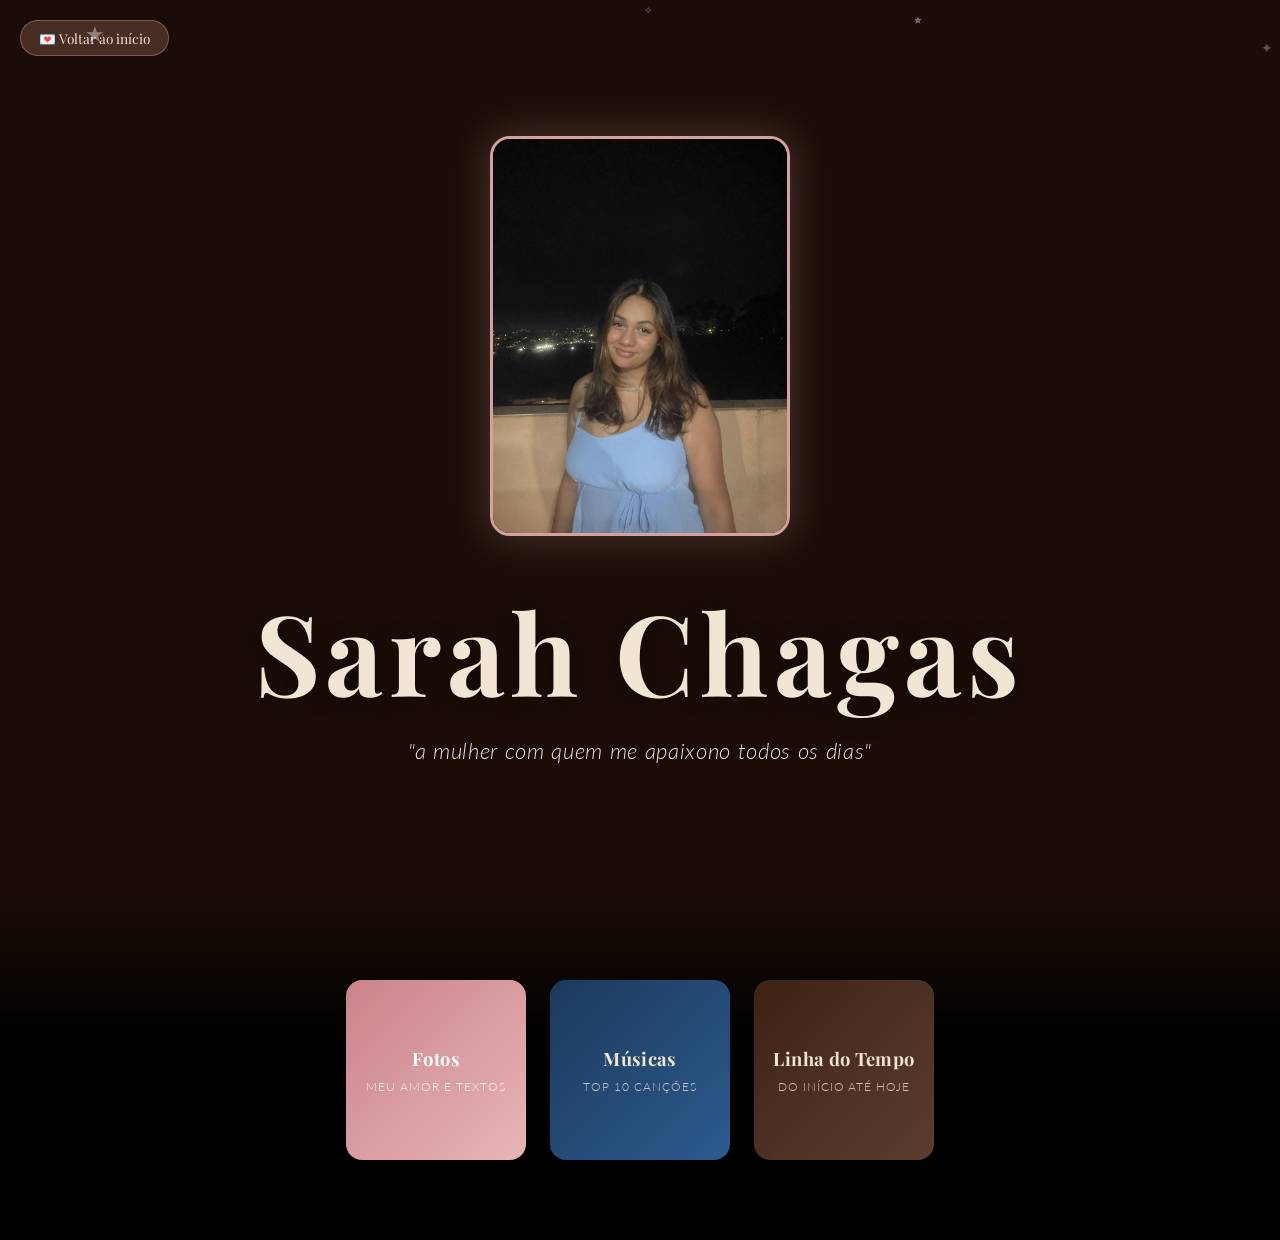
==== index.html @ 36a1faf9 "Site Day 12 - Sarah" ====
<!DOCTYPE html>
<html lang="pt-BR">
<head>
  <meta charset="UTF-8" />
  <meta name="viewport" content="width=device-width, initial-scale=1.0"/>
  <title>Para Sarah 💕</title>
  <link rel="stylesheet" href="css/style.css" />
  <link href="https://fonts.googleapis.com/css2?family=Playfair+Display:ital,wght@0,400;0,700;1,400&family=Lato:wght@300;400&display=swap" rel="stylesheet"/>
</head>
<body class="home">

    <a href="carta.html" class="btn-voltar-carta">💌 Voltar ao início</a>
    
  <canvas id="particulas"></canvas>

  <div class="hero">
    <div class="hero-conteudo">
      <div class="hero-moldura">
        <img src="fotos/foto-principal.jpeg" alt="Sarah Chagas" class="hero-foto" />
      </div>
      <div class="hero-texto">
        <h1 class="nome">Sarah Chagas</h1>
        <p class="frase">"a mulher com quem me apaixono todos os dias"</p>
      </div>
    </div>
  </div>

  <section class="icones">
  <a href="fotos.html" class="icone icone-fotos">
    <span class="icone-label">Fotos</span>
    <span class="icone-sub">Meu amor e textos</span>
  </a>
  <a href="musicas.html" class="icone icone-musicas">
    <span class="icone-label">Músicas</span>
    <span class="icone-sub">Top 10 canções</span>
  </a>
  <a href="timeline.html" class="icone icone-timeline">
    <span class="icone-label">Linha do Tempo</span>
    <span class="icone-sub">do início até hoje</span>
  </a>
</section>

  <script src="js/main.js"></script>
</body>
</html>
---- css/style.css ----
/* ===== RESET & BASE ===== */
* { margin: 0; padding: 0; box-sizing: border-box; }

:root {
  --marrom:     #5C3D2E;
  --bege:       #F0E6D3;
  --azul:       #1B3A5C;
  --rosa:       #D4A0A0;
  --rosa-claro: #F7E8E8;
  --branco:     #FFFDF9;
}

body {
  font-family: 'Lato', sans-serif;
  background: var(--branco);
  color: var(--marrom);
}

/* ===== HERO (PÁGINA INICIAL) ===== */
.hero {
  min-height: 100vh;
  display: flex;
  align-items: center;
  justify-content: center;
  background: #1a0d07;
  padding: 60px 20px;
}

.hero-conteudo {
  display: flex;
  flex-direction: column;
  align-items: center;
  gap: 40px;
}

.hero-moldura {
  width: 300px;
  height: 400px;
  border-radius: 20px;
  overflow: hidden;
  border: 3px solid var(--rosa);
  box-shadow: 0 0 40px rgba(212, 160, 160, 0.3);
}

.hero-foto {
  width: 100%;
  height: 100%;
  object-fit: cover;
  object-position: center;
}

.hero-overlay { display: none; }

.hero-texto {
  text-align: center;
  color: var(--bege);
}

.nome {
  font-family: 'Playfair Display', serif;
  font-size: clamp(3rem, 10vw, 7rem);
  letter-spacing: 0.05em;
  text-shadow: 0 2px 20px rgba(0,0,0,0.4);
}

.frase {
  font-size: clamp(1rem, 2.5vw, 1.4rem);
  font-style: italic;
  margin-top: 12px;
  font-weight: 300;
  letter-spacing: 0.03em;
}

/* ===== ÍCONES ===== */
/* ===== ÍCONES ===== */
.icones {
  display: flex;
  justify-content: center;
  gap: 24px;
  padding: 80px 40px;
  flex-wrap: wrap;
  background: linear-gradient(to bottom, #1a0d07 0%, #000000 40%);
}
.icone {
  display: flex;
  flex-direction: column;
  align-items: center;
  justify-content: center;
  gap: 8px;
  text-decoration: none;
  width: 180px;
  height: 180px;
  border-radius: 16px;
  transition: transform 0.3s, box-shadow 0.3s;
  cursor: pointer;
  position: relative;
  overflow: hidden;
}

.icone::before {
  content: '';
  position: absolute;
  inset: 0;
  opacity: 0;
  transition: opacity 0.3s;
  background: rgba(255,255,255,0.08);
}

.icone:hover::before { opacity: 1; }

.icone:hover {
  transform: translateY(-8px);
  box-shadow: 0 20px 40px rgba(0,0,0,0.2);
}

.icone-fotos {
  background: linear-gradient(135deg, #c9848a, #e8b4b8);
  color: white;
}

.icone-musicas {
  background: linear-gradient(135deg, #1B3A5C, #2d5a8e);
  color: #F0E6D3;
}

.icone-timeline {
  background: linear-gradient(135deg, #3d2314, #5C3D2E);
  color: #F0E6D3;
}

.icone-label {
  font-family: 'Playfair Display', serif;
  font-size: 1.15rem;
  font-weight: 700;
  letter-spacing: 0.02em;
}

.icone-sub {
  font-family: 'Lato', sans-serif;
  font-size: 0.75rem;
  font-weight: 300;
  letter-spacing: 0.08em;
  text-transform: uppercase;
  opacity: 0.8;
}
/* ===== PÁGINAS INTERNAS (HEADER) ===== */
.pagina-header {
  text-align: center;
  padding: 60px 20px 30px;
}

.pagina-header h1 {
  font-family: 'Playfair Display', serif;
  font-size: clamp(2rem, 6vw, 3.5rem);
}

.pagina-header p {
  margin-top: 12px;
  font-size: 1rem;
  font-weight: 400;
  color: var(--marrom);
  background: white;
  display: inline-block;
  padding: 8px 24px;
  border-radius: 30px;
  border: 1px solid var(--rosa);
  box-shadow: 0 2px 10px rgba(0,0,0,0.06);
}

.voltar {
  display: inline-block;
  margin: 20px;
  text-decoration: none;
  font-size: 0.9rem;
  color: var(--marrom);
  border: 1px solid var(--marrom);
  padding: 6px 16px;
  border-radius: 20px;
  transition: background 0.2s, color 0.2s;
}
.voltar:hover { background: var(--marrom); color: var(--bege); }

/* ===== FOTOS ===== */
body.fotos-page { background: var(--rosa-claro); }

.fotos-grid {
  display: grid;
  grid-template-columns: repeat(auto-fit, minmax(280px, 1fr));
  gap: 32px;
  max-width: 1100px;
  margin: 0 auto;
  padding: 20px 24px 60px;
}

.foto-card {
  background: #111;
  border-radius: 16px;
  overflow: hidden;
  box-shadow: 0 4px 20px rgba(0,0,0,0.08);
  transition: transform 0.25s;
}

.foto-card:hover { transform: scale(1.02); }

.foto-card img {
  width: 100%;
  height: 420px;
  object-fit: contain;
  object-position: center;
  background: #111;
}
.foto-card p {
  padding: 16px 20px;
  font-style: italic;
  font-size: 0.95rem;
  color: var(--marrom);
  line-height: 1.6;
  background: white;
}

/* ===== MÚSICAS ===== */
body.musicas-page { background: #EAF0F7; }

.musicas-lista {
  max-width: 700px;
  margin: 0 auto;
  padding: 10px 24px 60px;
  display: flex;
  flex-direction: column;
  gap: 16px;
}

.musica-item {
  background: white;
  border-left: 5px solid var(--azul);
  border-radius: 12px;
  padding: 20px 24px;
  box-shadow: 0 2px 12px rgba(0,0,0,0.06);
}

.musica-item h3 {
  font-family: 'Playfair Display', serif;
  font-size: 1.1rem;
  color: var(--azul);
}

.musica-item p {
  font-size: 0.85rem;
  color: #666;
  margin: 4px 0 12px;
}

.musica-item audio {
  width: 100%;
  accent-color: var(--azul);
}

/* ===== TIMELINE ===== */
body.timeline-page { background: #111111; }

.timeline {
  max-width: 750px;
  margin: 0 auto;
  padding: 10px 24px 80px;
  position: relative;
}

.timeline::before {
  content: '';
  position: absolute;
  left: 50%;
  top: 0;
  bottom: 0;
  width: 2px;
  background: var(--rosa);
  opacity: 0.4;
  transform: translateX(-50%);
}

.timeline-item {
  display: flex;
  gap: 24px;
  align-items: flex-start;
  margin-bottom: 48px;
  position: relative;
}

.timeline-item:nth-child(even) { flex-direction: row-reverse; }

.timeline-dot {
  width: 14px;
  height: 14px;
  border-radius: 50%;
  background: var(--rosa);
  flex-shrink: 0;
  margin-top: 6px;
  position: relative;
  z-index: 1;
}

.timeline-card {
  background: #1a1a1a;
  border-radius: 14px;
  overflow: hidden;
  box-shadow: 0 3px 16px rgba(0,0,0,0.4);
  flex: 1;
}

.timeline-card img {
  width: 100%;
  height: 280px;
  object-fit: contain;
  object-position: center;
  background: #111;
}

.timeline-info {
  padding: 14px 18px 18px;
}

.timeline-data {
  font-size: 0.78rem;
  color: var(--rosa);
  font-weight: 700;
  letter-spacing: 0.08em;
  text-transform: uppercase;
}

.timeline-info h3 {
  font-family: 'Playfair Display', serif;
  font-size: 1.05rem;
  margin: 4px 0 6px;
  color: var(--bege);
}

.timeline-info p {
  font-size: 0.9rem;
  color: #aaaaaa;
  line-height: 1.6;
}

/* ===== TIMELINE ANO ===== */
.timeline-ano {
  text-align: center;
  font-family: 'Playfair Display', serif;
  font-size: 1.8rem;
  font-weight: 700;
  color: var(--rosa);
  margin: 40px 0 20px;
  position: relative;
  z-index: 1;
}

/* ===== TIMELINE MULTI FOTOS ===== */
.multi-fotos {
  display: flex;
  gap: 4px;
}

.multi-fotos img {
  width: 100%;
  height: 220px;
  object-fit: contain;
  object-position: center;
  background: #111;
  flex: 1;
}

/* ===== BOTÃO VOLTAR CARTA ===== */
.btn-voltar-carta {
  position: fixed;
  top: 20px;
  left: 20px;
  z-index: 999;
  font-family: 'Playfair Display', serif;
  font-size: 0.85rem;
  color: #F0E6D3;
  background: rgba(92, 61, 46, 0.7);
  border: 1px solid rgba(212, 160, 160, 0.4);
  padding: 8px 18px;
  border-radius: 50px;
  text-decoration: none;
  backdrop-filter: blur(6px);
  transition: background 0.3s, transform 0.2s;
}

.btn-voltar-carta:hover {
  background: rgba(212, 160, 160, 0.5);
  transform: translateY(-2px);
}

/* ===== RESPONSIVO ===== */
@media (max-width: 600px) {
  .timeline::before { left: 20px; }
  .timeline-item, .timeline-item:nth-child(even) { flex-direction: column; }
  .timeline-dot { margin-left: 13px; }
}

/* ===== AJUSTE FOTO 1 ===== */
.foto-card:nth-child(1) img {
  object-position: center 20%;
}
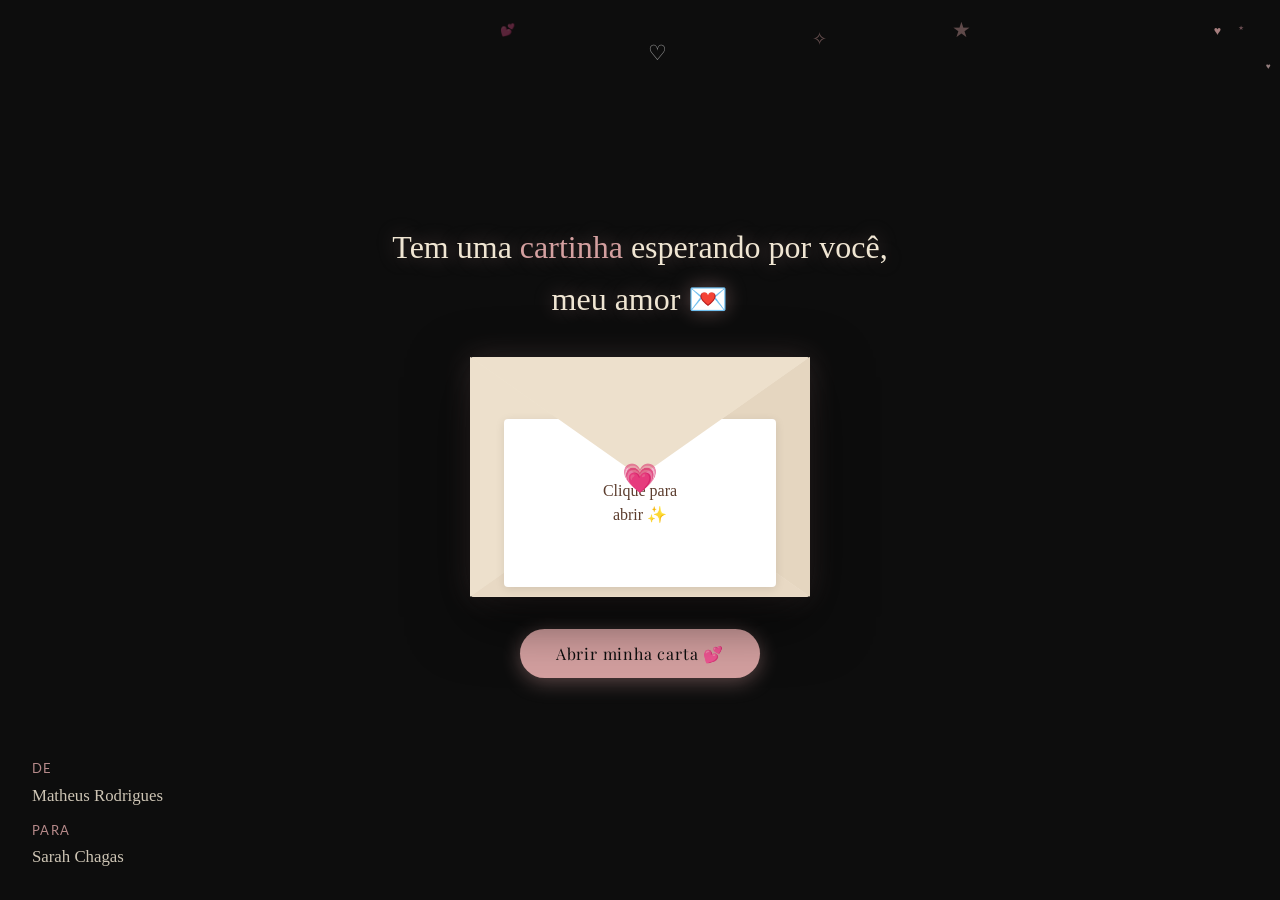
==== commit 2eba5f73: "carta como pagina inicial" ====
--- a/index.html
+++ b/index.html
@@ -3,43 +3,369 @@
 <head>
   <meta charset="UTF-8" />
   <meta name="viewport" content="width=device-width, initial-scale=1.0"/>
-  <title>Para Sarah 💕</title>
-  <link rel="stylesheet" href="css/style.css" />
-  <link href="https://fonts.googleapis.com/css2?family=Playfair+Display:ital,wght@0,400;0,700;1,400&family=Lato:wght@300;400&display=swap" rel="stylesheet"/>
+  <title>Uma carta para você 💌</title>
+  <link href="https://fonts.googleapis.com/css2?family=Playfair+Display:ital,wght@0,400;0,700;1,400&family=Dancing+Script:wght@400;700&family=Lato:wght@300;400&display=swap" rel="stylesheet"/>
+  <style>
+    * { margin: 0; padding: 0; box-sizing: border-box; }
+
+    body {
+      min-height: 100vh;
+      background: #0d0d0d;
+      display: flex;
+      align-items: center;
+      justify-content: center;
+      font-family: 'Lato', sans-serif;
+      overflow: hidden;
+    }
+
+    canvas {
+      position: fixed;
+      top: 0; left: 0;
+      width: 100%; height: 100%;
+      pointer-events: none;
+      z-index: 0;
+    }
+
+    /* ===== TRANSIÇÃO CORAÇÃO ===== */
+    #transicao {
+      position: fixed;
+      inset: 0;
+      z-index: 9999;
+      display: flex;
+      align-items: center;
+      justify-content: center;
+      pointer-events: none;
+      opacity: 0;
+    }
+
+    #transicao.ativo {
+      pointer-events: all;
+    }
+
+    #coracaoTransicao {
+  width: 120px;
+  height: 120px;
+  opacity: 0;
+  transform: scale(0.3);
+  transition: none;
+  position: relative;
+}
+
+#coracaoTransicao::before,
+#coracaoTransicao::after {
+  content: '';
+  position: absolute;
+  width: 60px;
+  height: 96px;
+  border: 3px solid #F0E6D3;
+  border-radius: 60px 60px 0 0;
+  box-shadow: 0 0 15px #F0E6D3, 0 0 30px #F0E6D3, 0 0 60px rgba(240,230,211,0.6);
+  background: transparent;
+}
+
+#coracaoTransicao::before {
+  left: 60px;
+  transform: rotate(-45deg);
+  transform-origin: 0 100%;
+}
+
+#coracaoTransicao::after {
+  left: 0;
+  transform: rotate(45deg);
+  transform-origin: 100% 100%;
+}
+
+    /* ===== ENVELOPE ===== */
+    .envelope-wrapper {
+      position: relative;
+      z-index: 10;
+      display: flex;
+      flex-direction: column;
+      align-items: center;
+      gap: 32px;
+      animation: surgir 1.2s ease forwards;
+    }
+
+    @keyframes surgir {
+      from { opacity: 0; transform: translateY(30px); }
+      to   { opacity: 1; transform: translateY(0); }
+    }
+
+    .envelope {
+      position: relative;
+      width: 340px;
+      height: 240px;
+      cursor: pointer;
+      transition: transform 0.3s ease;
+    }
+
+    .envelope:hover { transform: scale(1.04); }
+
+    .env-corpo {
+      position: absolute;
+      inset: 0;
+      background: #F0E6D3;
+      border-radius: 4px;
+      box-shadow: 0 20px 60px rgba(0,0,0,0.6), 0 0 30px rgba(212,160,160,0.2);
+    }
+
+    .env-aba-baixo {
+      position: absolute;
+      bottom: 0; left: 0; right: 0;
+      height: 50%;
+      background: #e8d9c4;
+      clip-path: polygon(0 100%, 50% 0%, 100% 100%);
+      border-radius: 0 0 4px 4px;
+    }
+
+    .env-aba-esq {
+      position: absolute;
+      top: 0; left: 0;
+      width: 50%; height: 100%;
+      background: #ede0cc;
+      clip-path: polygon(0 0, 100% 50%, 0 100%);
+    }
+
+    .env-aba-dir {
+      position: absolute;
+      top: 0; right: 0;
+      width: 50%; height: 100%;
+      background: #e5d6c0;
+      clip-path: polygon(100% 0, 0 50%, 100% 100%);
+    }
+
+    .env-tampa {
+      position: absolute;
+      top: 0; left: 0; right: 0;
+      height: 50%;
+      background: #ede0cc;
+      clip-path: polygon(0 0, 50% 100%, 100% 0);
+      border-radius: 4px 4px 0 0;
+      transform-origin: top center;
+      transition: transform 0.5s ease;
+      z-index: 2;
+    }
+
+    .envelope:hover .env-tampa {
+      transform: rotateX(-160deg);
+    }
+
+    .carta-dentro {
+      position: absolute;
+      bottom: 10px;
+      left: 50%;
+      transform: translateX(-50%);
+      width: 80%;
+      height: 70%;
+      background: white;
+      border-radius: 4px;
+      display: flex;
+      align-items: center;
+      justify-content: center;
+      box-shadow: 0 2px 10px rgba(0,0,0,0.1);
+      z-index: 1;
+      transition: transform 0.5s ease 0.1s, bottom 0.5s ease 0.1s;
+    }
+
+    .envelope:hover .carta-dentro {
+      bottom: 140px;
+      transform: translateX(-50%) scale(1.05);
+    }
+
+    .carta-dentro p {
+      font-family: 'Dancing Script', cursive;
+      font-size: 1rem;
+      color: #5C3D2E;
+      text-align: center;
+      padding: 10px;
+      line-height: 1.5;
+    }
+
+    .lacre {
+      position: absolute;
+      top: 50%;
+      left: 50%;
+      transform: translate(-50%, -50%);
+      font-size: 1.8rem;
+      z-index: 3;
+      transition: transform 0.3s ease;
+    }
+
+    .envelope:hover .lacre { transform: translate(-50%, -50%) scale(1.3); }
+
+    .titulo-carta {
+      font-family: 'Dancing Script', cursive;
+      font-size: clamp(1.4rem, 4vw, 2rem);
+      color: #F0E6D3;
+      text-align: center;
+      line-height: 1.6;
+      text-shadow: 0 0 20px rgba(212,160,160,0.4);
+    }
+
+    .titulo-carta span { color: #D4A0A0; }
+
+    .btn-abrir {
+      font-family: 'Playfair Display', serif;
+      font-size: 1rem;
+      color: #0d0d0d;
+      background: #D4A0A0;
+      border: none;
+      padding: 14px 36px;
+      border-radius: 50px;
+      cursor: pointer;
+      letter-spacing: 0.05em;
+      transition: background 0.3s, transform 0.2s, box-shadow 0.3s;
+      box-shadow: 0 4px 20px rgba(212,160,160,0.4);
+      text-decoration: none;
+      display: inline-block;
+    }
+
+    .btn-abrir:hover {
+      background: #c48f8f;
+      transform: translateY(-3px);
+      box-shadow: 0 8px 30px rgba(212,160,160,0.5);
+    }
+
+    .remetente {
+      position: fixed;
+      bottom: 28px;
+      left: 32px;
+      z-index: 10;
+      font-family: 'Dancing Script', cursive;
+      color: #F0E6D3;
+      line-height: 1.8;
+      opacity: 0.85;
+    }
+
+    .remetente p { font-size: 1.05rem; }
+
+    .remetente .label {
+      font-size: 0.8rem;
+      color: #D4A0A0;
+      font-family: 'Lato', sans-serif;
+      letter-spacing: 0.1em;
+      text-transform: uppercase;
+    }
+  </style>
 </head>
-<body class="home">
-
-    <a href="carta.html" class="btn-voltar-carta">💌 Voltar ao início</a>
-    
+<body>
+
   <canvas id="particulas"></canvas>
 
-  <div class="hero">
-    <div class="hero-conteudo">
-      <div class="hero-moldura">
-        <img src="fotos/foto-principal.jpeg" alt="Sarah Chagas" class="hero-foto" />
+  <!-- TRANSIÇÃO CORAÇÃO -->
+  <div id="transicao">
+    <div id="coracaoTransicao"></div>
+  </div>
+
+  <div class="envelope-wrapper">
+    <p class="titulo-carta">
+      Tem uma <span>cartinha</span> esperando por você,<br/>
+      meu amor 💌
+    </p>
+
+    <div class="envelope" onclick="window.location.href='home.html'">
+      <div class="env-corpo"></div>
+      <div class="env-aba-esq"></div>
+      <div class="env-aba-dir"></div>
+      <div class="env-aba-baixo"></div>
+      <div class="carta-dentro">
+        <p>Clique para<br/>abrir ✨</p>
       </div>
-      <div class="hero-texto">
-        <h1 class="nome">Sarah Chagas</h1>
-        <p class="frase">"a mulher com quem me apaixono todos os dias"</p>
-      </div>
+      <div class="env-tampa"></div>
+      <div class="lacre">💗</div>
     </div>
+
+    <button class="btn-abrir" onclick="iniciarTransicao()">Abrir minha carta 💕</button>
   </div>
 
-  <section class="icones">
-  <a href="fotos.html" class="icone icone-fotos">
-    <span class="icone-label">Fotos</span>
-    <span class="icone-sub">Meu amor e textos</span>
-  </a>
-  <a href="musicas.html" class="icone icone-musicas">
-    <span class="icone-label">Músicas</span>
-    <span class="icone-sub">Top 10 canções</span>
-  </a>
-  <a href="timeline.html" class="icone icone-timeline">
-    <span class="icone-label">Linha do Tempo</span>
-    <span class="icone-sub">do início até hoje</span>
-  </a>
-</section>
-
-  <script src="js/main.js"></script>
+  <div class="remetente">
+    <p class="label">De</p>
+    <p>Matheus Rodrigues</p>
+    <p class="label" style="margin-top:8px;">Para</p>
+    <p>Sarah Chagas</p>
+  </div>
+
+  <script>
+    // ===== PARTÍCULAS =====
+    const canvas = document.getElementById('particulas');
+    const ctx = canvas.getContext('2d');
+    canvas.width = window.innerWidth;
+    canvas.height = window.innerHeight;
+    window.addEventListener('resize', () => {
+      canvas.width = window.innerWidth;
+      canvas.height = window.innerHeight;
+    });
+
+    const simbolos = ['★', '✦', '♡', '❤', '✧', '⋆', '♥', '💕'];
+    const cores = ['#D4A0A0', '#F0E6D3', '#ffffff', '#e8c4c4', '#ffb6c1'];
+    const particulas = [];
+
+    for (let i = 0; i < 70; i++) {
+      particulas.push({
+        x: Math.random() * canvas.width,
+        y: Math.random() * canvas.height - canvas.height,
+        simbolo: simbolos[Math.floor(Math.random() * simbolos.length)],
+        cor: cores[Math.floor(Math.random() * cores.length)],
+        tamanho: Math.random() * 16 + 8,
+        velocidade: Math.random() * 1.2 + 0.4,
+        opacidade: Math.random() * 0.6 + 0.2,
+        oscilacao: Math.random() * 2 - 1,
+        angulo: Math.random() * Math.PI * 2,
+      });
+    }
+
+    function animar() {
+      ctx.clearRect(0, 0, canvas.width, canvas.height);
+      particulas.forEach(p => {
+        p.y += p.velocidade;
+        p.angulo += 0.01;
+        p.x += Math.sin(p.angulo) * p.oscilacao;
+        if (p.y > canvas.height + 20) {
+          p.y = -20;
+          p.x = Math.random() * canvas.width;
+        }
+        ctx.globalAlpha = p.opacidade;
+        ctx.fillStyle = p.cor;
+        ctx.font = `${p.tamanho}px serif`;
+        ctx.fillText(p.simbolo, p.x, p.y);
+      });
+      ctx.globalAlpha = 1;
+      requestAnimationFrame(animar);
+    }
+    animar();
+
+ function iniciarTransicao() {
+  const transicao = document.getElementById('transicao');
+  const coracao = document.getElementById('coracaoTransicao');
+
+  transicao.style.opacity = '1';
+  transicao.classList.add('ativo');
+
+  coracao.style.transition = 'none';
+  coracao.style.opacity = '0';
+  coracao.style.transform = 'scale(0.3)';
+  coracao.style.width = '120px';
+  coracao.style.height = '120px';
+
+  requestAnimationFrame(() => {
+    requestAnimationFrame(() => {
+      coracao.style.transition = 'all 0.5s ease-out';
+      coracao.style.opacity = '1';
+      coracao.style.transform = 'scale(1)';
+
+      setTimeout(() => {
+        coracao.style.transition = 'all 0.8s ease-in';
+        coracao.style.transform = 'scale(40)';
+        coracao.style.opacity = '0.9';
+
+        setTimeout(() => {
+          window.location.href = 'home.html';
+        }, 750);
+      }, 600);
+    });
+  });
+}
+  </script>
+
 </body>
 </html>
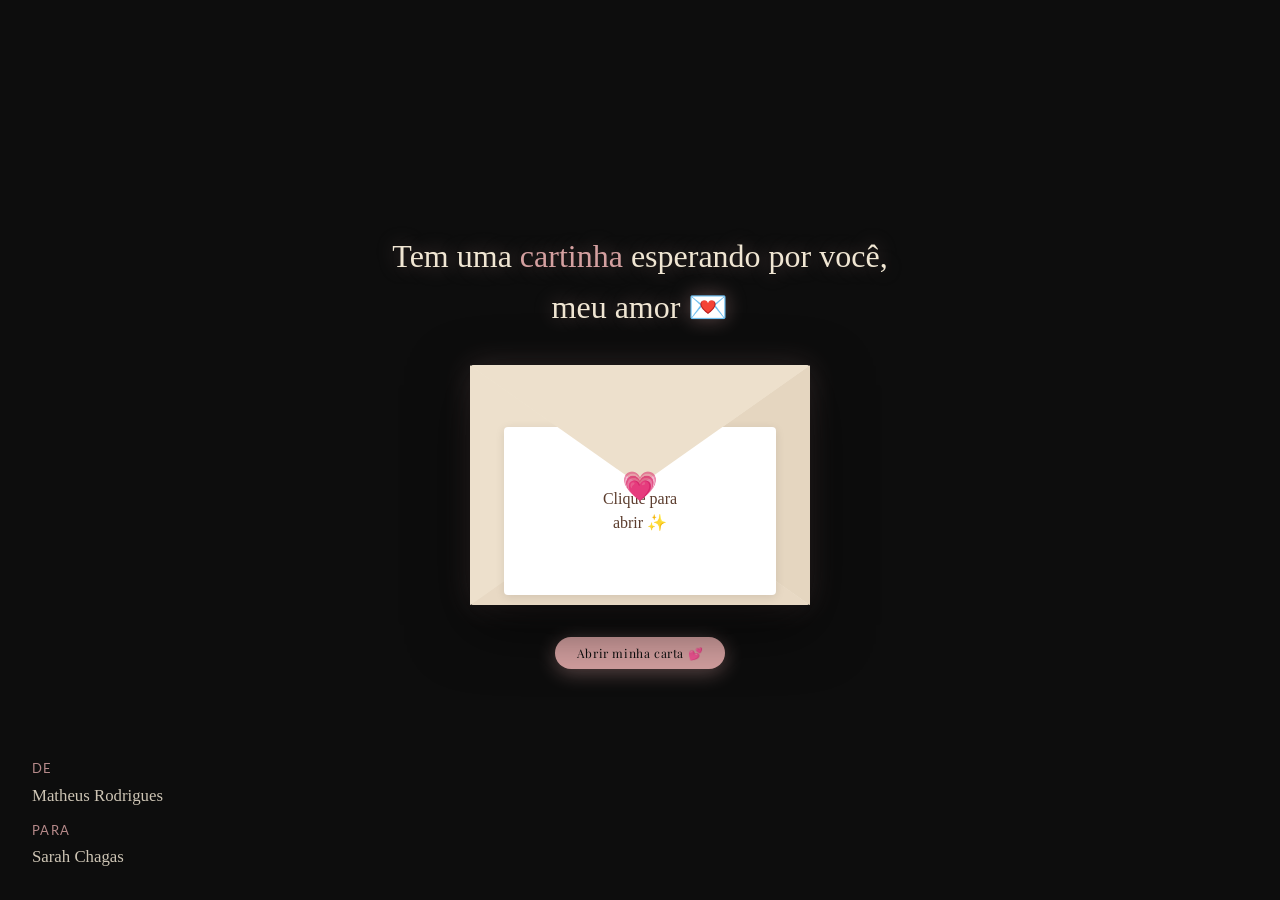
==== commit d4b2f3f6: "Update index.html" ====
--- a/index.html
+++ b/index.html
@@ -275,7 +275,7 @@
       <div class="lacre">💗</div>
     </div>
 
-    <button class="btn-abrir" onclick="iniciarTransicao()">Abrir minha carta 💕</button>
+    <button class="btn-abrir" onclick="iniciarTransicao()" style="font-size: 0.75rem; padding: 8px 22px;">Abrir minha carta 💕</button>
   </div>
 
   <div class="remetente">
@@ -368,4 +368,4 @@
   </script>
 
 </body>
-</html>+</html>
